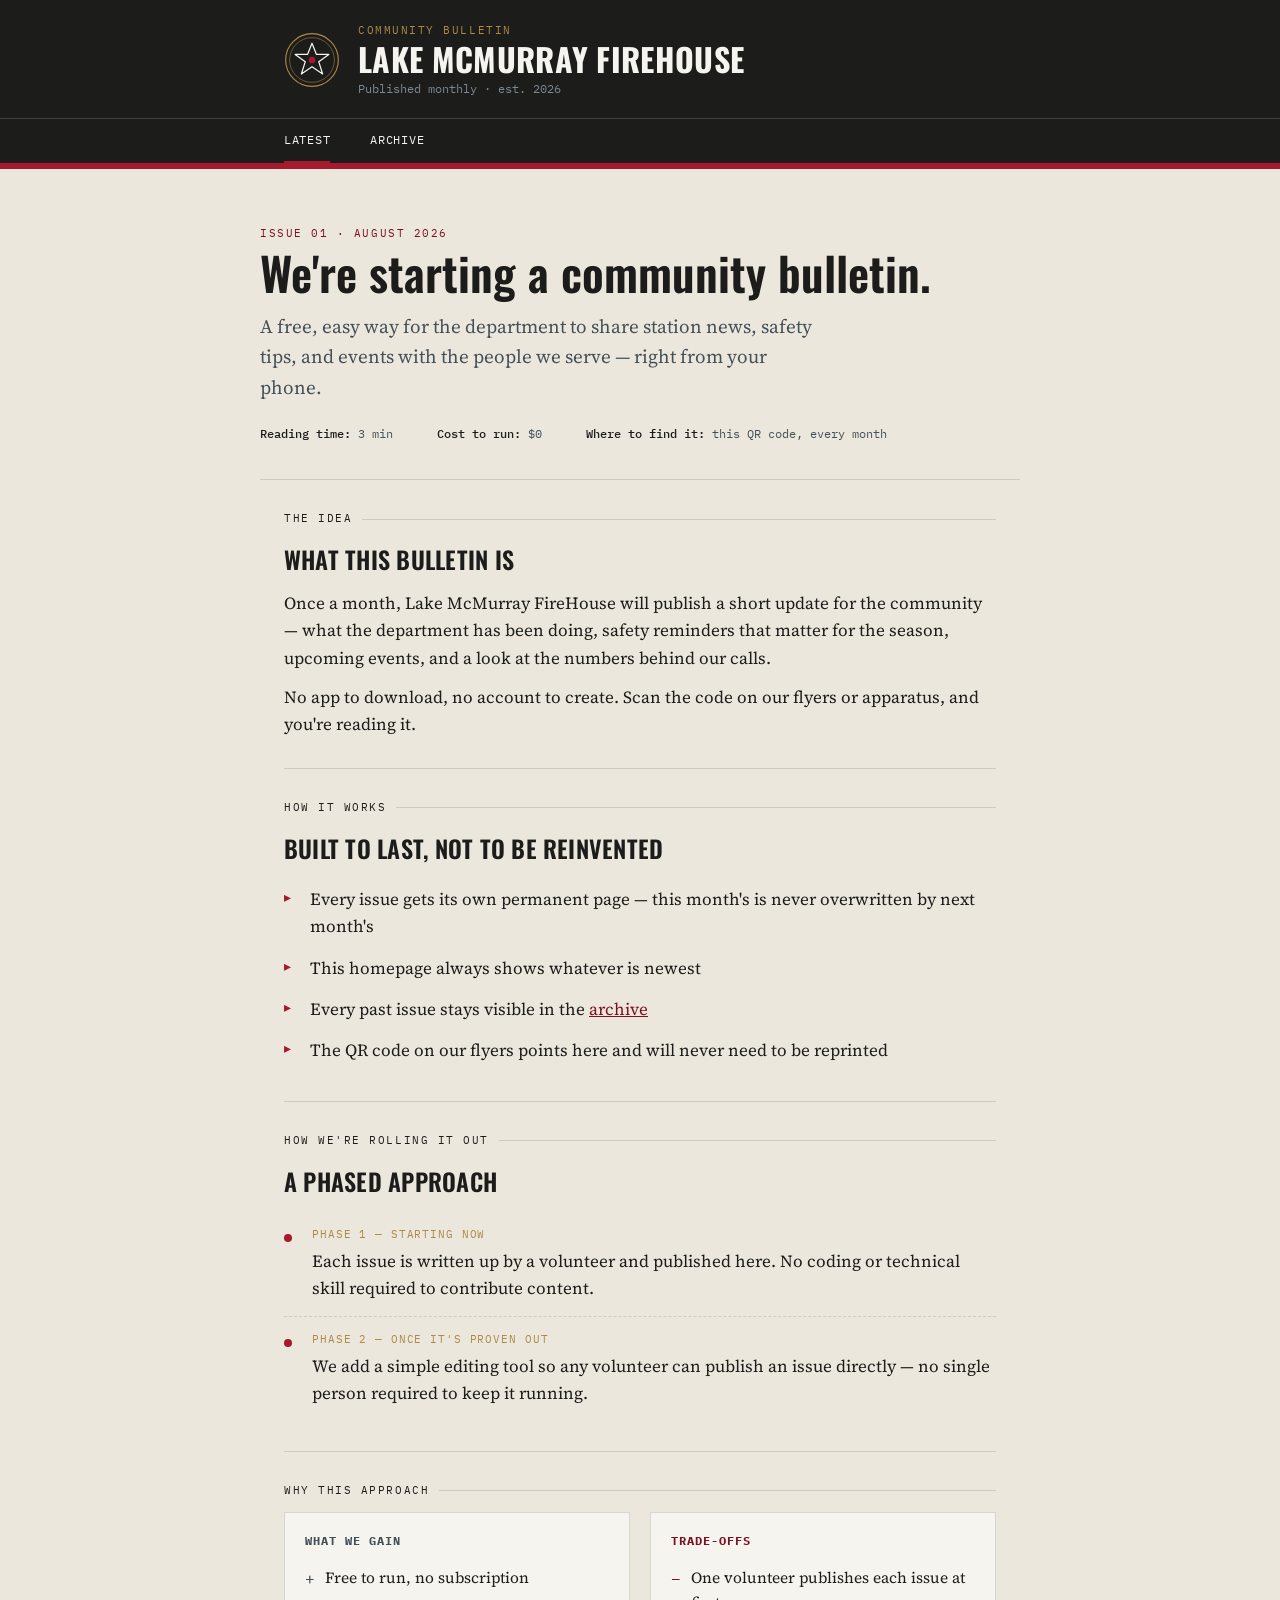
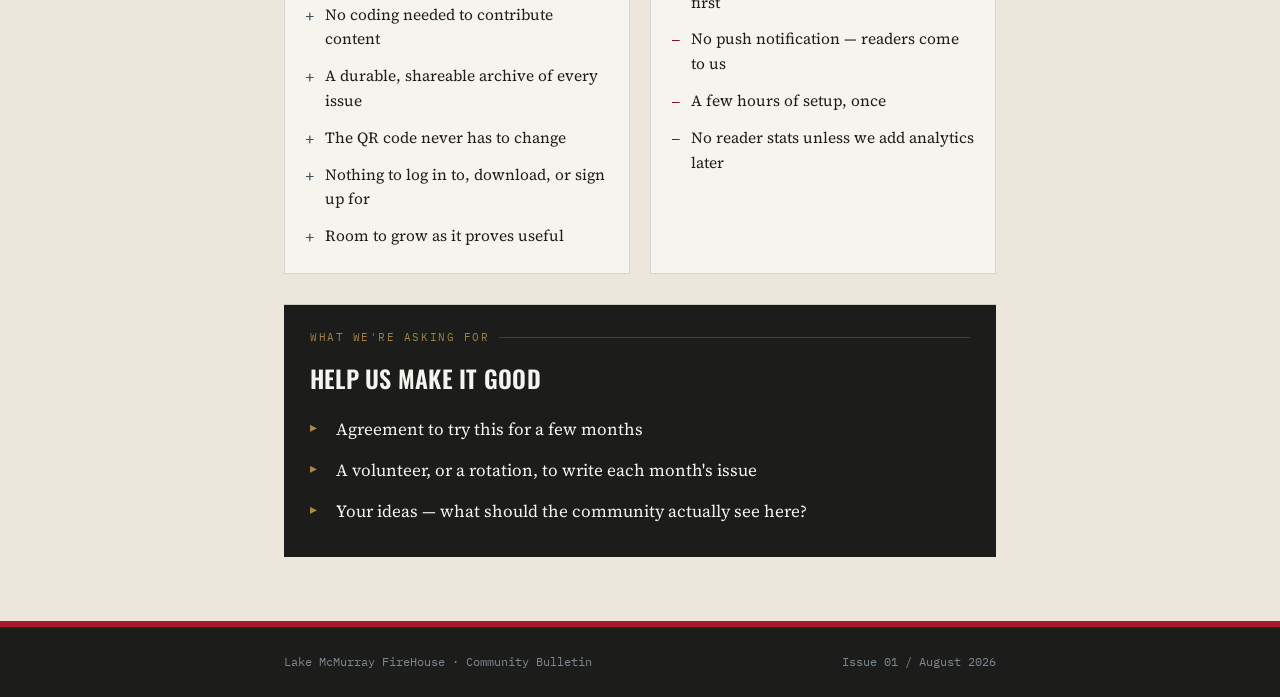
==== index.html @ 65a0b1b8 "Add files via upload New Letter ProtoType for FireHouse" ====
<!DOCTYPE html>
<html lang="en">
<head>
<meta charset="UTF-8">
<meta name="viewport" content="width=device-width, initial-scale=1.0">
<title>Station Bulletin — Lake McMurray FireHouse</title>
<meta name="description" content="The community newsletter for Lake McMurray FireHouse. Monthly news, safety tips, and events.">
<link rel="stylesheet" href="assets/style.css">
</head>
<body>

<header class="masthead">
  <div class="masthead-inner">
    <svg class="badge" viewBox="0 0 100 100" role="img" aria-label="Station Bulletin badge">
      <circle cx="50" cy="50" r="47" fill="none" stroke="#AD8A46" stroke-width="2"/>
      <circle cx="50" cy="50" r="40" fill="none" stroke="#AD8A46" stroke-width="1"/>
      <path d="M50 20 L58 40 L80 40 L62 53 L69 75 L50 62 L31 75 L38 53 L20 40 L42 40 Z"
            fill="none" stroke="#F6F4EE" stroke-width="2.2" stroke-linejoin="round"/>
      <circle cx="50" cy="50" r="6" fill="#A6192E"/>
    </svg>
    <div class="masthead-text">
      <p class="eyebrow">Community Bulletin</p>
      <h1 class="wordmark">Lake McMurray FireHouse</h1>
      <p class="masthead-sub">Published monthly &middot; est. 2026</p>
    </div>
  </div>
  <nav class="masthead-nav">
    <div class="wrap">
      <a href="index.html" aria-current="page">Latest</a>
      <a href="archive.html">Archive</a>
    </div>
  </nav>
</header>

<main>
  <div class="wrap hero">
    <p class="eyebrow">Issue 01 &middot; August 2026</p>
    <h1>We're starting a community bulletin.</h1>
    <p class="lede">A free, easy way for the department to share station news, safety tips, and events with the people we serve — right from your phone.</p>
    <div class="meta-strip">
      <span><b>Reading time:</b> 3 min</span>
      <span><b>Cost to run:</b> $0</span>
      <span><b>Where to find it:</b> this QR code, every month</span>
    </div>
  </div>

  <div class="wrap">

    <section class="section" id="ask">
      <p class="section-label">The idea</p>
      <h2>What this bulletin is</h2>
      <p>Once a month, Lake McMurray FireHouse will publish a short update for the community — what the department has been doing, safety reminders that matter for the season, upcoming events, and a look at the numbers behind our calls.</p>
      <p>No app to download, no account to create. Scan the code on our flyers or apparatus, and you're reading it.</p>
    </section>

    <section class="section" id="how">
      <p class="section-label">How it works</p>
      <h2>Built to last, not to be reinvented</h2>
      <ul class="checklist">
        <li>Every issue gets its own permanent page — this month's is never overwritten by next month's</li>
        <li>This homepage always shows whatever is newest</li>
        <li>Every past issue stays visible in the <a href="archive.html">archive</a></li>
        <li>The QR code on our flyers points here and will never need to be reprinted</li>
      </ul>
    </section>

    <section class="section" id="rollout">
      <p class="section-label">How we're rolling it out</p>
      <h2>A phased approach</h2>
      <ol class="phase-list">
        <li>
          <span class="phase-tag">Phase 1 — Starting now</span>
          Each issue is written up by a volunteer and published here. No coding or technical skill required to contribute content.
        </li>
        <li>
          <span class="phase-tag">Phase 2 — Once it's proven out</span>
          We add a simple editing tool so any volunteer can publish an issue directly — no single person required to keep it running.
        </li>
      </ol>
    </section>

    <section class="section" id="why">
      <p class="section-label">Why this approach</p>
      <div class="grid-2">
        <div class="card pros">
          <h3>What we gain</h3>
          <ul>
            <li>Free to run, no subscription</li>
            <li>No coding needed to contribute content</li>
            <li>A durable, shareable archive of every issue</li>
            <li>The QR code never has to change</li>
            <li>Nothing to log in to, download, or sign up for</li>
            <li>Room to grow as it proves useful</li>
          </ul>
        </div>
        <div class="card cons">
          <h3>Trade-offs</h3>
          <ul>
            <li>One volunteer publishes each issue at first</li>
            <li>No push notification — readers come to us</li>
            <li>A few hours of setup, once</li>
            <li>No reader stats unless we add analytics later</li>
          </ul>
        </div>
      </div>
    </section>

    <section class="section callout" id="ask-group">
      <p class="section-label">What we're asking for</p>
      <h2>Help us make it good</h2>
      <ul class="checklist">
        <li>Agreement to try this for a few months</li>
        <li>A volunteer, or a rotation, to write each month's issue</li>
        <li>Your ideas — what should the community actually see here?</li>
      </ul>
    </section>

  </div>
</main>

<footer>
  <div class="wrap">
    <span>Lake McMurray FireHouse &middot; Community Bulletin</span>
    <span>Issue 01 / August 2026</span>
  </div>
</footer>

</body>
</html>
---- assets/style.css ----
/* ============================================================
   STATION BULLETIN — design tokens
   Palette: engine red / charcoal ink / warm paper / brass / steel
   Type: Oswald (display, condensed/institutional) +
         Source Serif 4 (body, readable bulletin serif) +
         IBM Plex Mono (data/meta — dispatch-ticket numerals)
   ============================================================ */

@import url('https://fonts.googleapis.com/css2?family=Oswald:wght@400;500;600;700&family=Source+Serif+4:ital,opsz,wght@0,8..60,400;0,8..60,600;1,8..60,400&family=IBM+Plex+Mono:wght@400;500&display=swap');

:root {
  --engine-red: #A6192E;
  --engine-red-dark: #7D1122;
  --ink: #1C1C1A;
  --paper: #ECE7DC;
  --paper-light: #F6F4EE;
  --brass: #AD8A46;
  --steel: #445059;
  --steel-light: #7C8891;
  --line: rgba(28, 28, 26, 0.14);

  --display: 'Oswald', 'Arial Narrow', sans-serif;
  --body: 'Source Serif 4', Georgia, serif;
  --mono: 'IBM Plex Mono', 'Courier New', monospace;
}

* { box-sizing: border-box; }

html {
  scroll-behavior: smooth;
}

body {
  margin: 0;
  background: var(--paper);
  color: var(--ink);
  font-family: var(--body);
  font-size: 17px;
  line-height: 1.6;
  -webkit-font-smoothing: antialiased;
}

@media (prefers-reduced-motion: reduce) {
  html { scroll-behavior: auto; }
  * { animation-duration: 0.01ms !important; transition-duration: 0.01ms !important; }
}

a { color: var(--engine-red-dark); }
a:focus-visible, button:focus-visible {
  outline: 3px solid var(--brass);
  outline-offset: 2px;
}

.wrap {
  max-width: 760px;
  margin: 0 auto;
  padding: 0 24px;
}

/* ---------- Masthead ---------- */

.masthead {
  background: var(--ink);
  color: var(--paper-light);
  border-bottom: 6px solid var(--engine-red);
}

.masthead-inner {
  max-width: 760px;
  margin: 0 auto;
  padding: 22px 24px 20px;
  display: flex;
  align-items: center;
  gap: 18px;
}

.badge {
  flex: none;
  width: 56px;
  height: 56px;
}

.masthead-text {
  flex: 1;
  min-width: 0;
}

.eyebrow {
  font-family: var(--mono);
  font-size: 11px;
  letter-spacing: 0.14em;
  text-transform: uppercase;
  color: var(--brass);
  margin: 0 0 2px;
}

.wordmark {
  font-family: var(--display);
  font-weight: 700;
  font-size: clamp(24px, 5vw, 32px);
  letter-spacing: 0.01em;
  text-transform: uppercase;
  margin: 0;
  line-height: 1.05;
}

.masthead-sub {
  font-family: var(--mono);
  font-size: 12px;
  color: var(--steel-light);
  margin: 4px 0 0;
}

nav.masthead-nav {
  border-top: 1px solid rgba(246,244,238,0.16);
}

nav.masthead-nav .wrap {
  display: flex;
  gap: 20px;
  max-width: 760px;
}

nav.masthead-nav a {
  color: var(--paper-light);
  text-decoration: none;
  font-family: var(--mono);
  font-size: 12px;
  letter-spacing: 0.06em;
  text-transform: uppercase;
  padding: 11px 0;
  margin-right: 20px;
  border-bottom: 2px solid transparent;
}

nav.masthead-nav a:hover,
nav.masthead-nav a[aria-current="page"] {
  border-bottom-color: var(--engine-red);
}

/* ---------- Hero ---------- */

.hero {
  padding: 48px 0 36px;
  border-bottom: 1px solid var(--line);
}

.hero .eyebrow { color: var(--engine-red-dark); }

.hero h1 {
  font-family: var(--display);
  font-weight: 600;
  font-size: clamp(32px, 6vw, 46px);
  line-height: 1.06;
  margin: 6px 0 14px;
}

.hero .lede {
  font-size: 19px;
  color: var(--steel);
  max-width: 56ch;
  margin: 0;
}

.meta-strip {
  display: flex;
  flex-wrap: wrap;
  gap: 4px 22px;
  margin-top: 22px;
  font-family: var(--mono);
  font-size: 12px;
  color: var(--steel);
}

.meta-strip span {
  margin-right: 22px;
}

.meta-strip span b {
  color: var(--ink);
  font-weight: 500;
}

/* ---------- Content ---------- */

main { padding: 8px 0 64px; }

.section {
  padding: 30px 0;
  border-bottom: 1px solid var(--line);
}

.section:last-child { border-bottom: none; }

.section-label {
  font-family: var(--mono);
  font-size: 11px;
  letter-spacing: 0.14em;
  text-transform: uppercase;
  color: var(--engine-red-dark);
  display: flex;
  align-items: center;
  gap: 10px;
  margin: 0 0 12px;
}

.section-label::after {
  content: "";
  flex: 1;
  height: 1px;
  background: var(--line);
}

.section h2 {
  font-family: var(--display);
  font-weight: 600;
  font-size: 24px;
  text-transform: uppercase;
  letter-spacing: 0.01em;
  margin: 0 0 12px;
}

.section p { margin: 0 0 12px; color: var(--ink); }
.section p:last-child { margin-bottom: 0; }

ul.plain, .phase-list {
  margin: 0;
  padding: 0;
  list-style: none;
}

.phase-list li {
  position: relative;
  padding: 14px 0 14px 28px;
  border-top: 1px dashed var(--line);
}
.phase-list li:first-child { border-top: none; }

.phase-list .phase-tag {
  font-family: var(--mono);
  font-size: 11px;
  letter-spacing: 0.08em;
  text-transform: uppercase;
  color: var(--brass);
  display: block;
  margin-bottom: 4px;
}

.phase-list li::before {
  content: "";
  position: absolute;
  left: 0;
  top: 22px;
  width: 8px;
  height: 8px;
  background: var(--engine-red);
  border-radius: 50%;
}

ul.checklist {
  margin: 0;
  padding: 0;
  list-style: none;
}

ul.checklist li {
  padding: 7px 0 7px 26px;
  position: relative;
}

ul.checklist li::before {
  content: "▸";
  position: absolute;
  left: 0;
  color: var(--engine-red);
  font-size: 14px;
}

.grid-2 {
  display: flex;
  flex-wrap: wrap;
  gap: 20px;
}

.grid-2 > .card {
  flex: 1 1 260px;
}

.card {
  background: var(--paper-light);
  border: 1px solid var(--line);
  padding: 18px 20px;
}

.card h3 {
  font-family: var(--mono);
  font-size: 12px;
  letter-spacing: 0.08em;
  text-transform: uppercase;
  margin: 0 0 10px;
}

.card.pros h3 { color: var(--steel); }
.card.cons h3 { color: var(--engine-red-dark); }

.card ul { margin: 0; padding: 0; list-style: none; }
.card li {
  padding: 6px 0 6px 20px;
  position: relative;
  font-size: 15.5px;
}
.card.pros li::before { content: "+"; position: absolute; left: 0; color: var(--steel); font-family: var(--mono); }
.card.cons li::before { content: "–"; position: absolute; left: 0; color: var(--engine-red-dark); font-family: var(--mono); }

.callout {
  background: var(--ink);
  color: var(--paper-light);
  padding: 24px 26px;
}

.callout .section-label { color: var(--brass); }
.callout .section-label::after { background: rgba(246,244,238,0.18); }
.callout h2 { color: var(--paper-light); }
.callout p { color: var(--paper-light); opacity: 0.92; }
.callout ul.checklist li::before { color: var(--brass); }

/* ---------- Footer ---------- */

footer {
  background: var(--ink);
  color: var(--steel-light);
  padding: 26px 0;
  border-top: 6px solid var(--engine-red);
}

footer .wrap {
  display: flex;
  justify-content: space-between;
  align-items: center;
  flex-wrap: wrap;
  gap: 10px;
  font-family: var(--mono);
  font-size: 11.5px;
}

/* ---------- Archive list ---------- */

.archive-item {
  display: flex;
  justify-content: space-between;
  align-items: baseline;
  gap: 16px;
  padding: 18px 0;
  border-top: 1px solid var(--line);
  text-decoration: none;
  color: var(--ink);
}
.archive-item:first-of-type { border-top: none; }

.archive-item .a-title {
  font-family: var(--display);
  font-weight: 500;
  font-size: 19px;
  text-transform: uppercase;
}

.archive-item .a-date {
  font-family: var(--mono);
  font-size: 12px;
  color: var(--steel);
  flex: none;
}

.archive-item:hover .a-title { color: var(--engine-red-dark); }
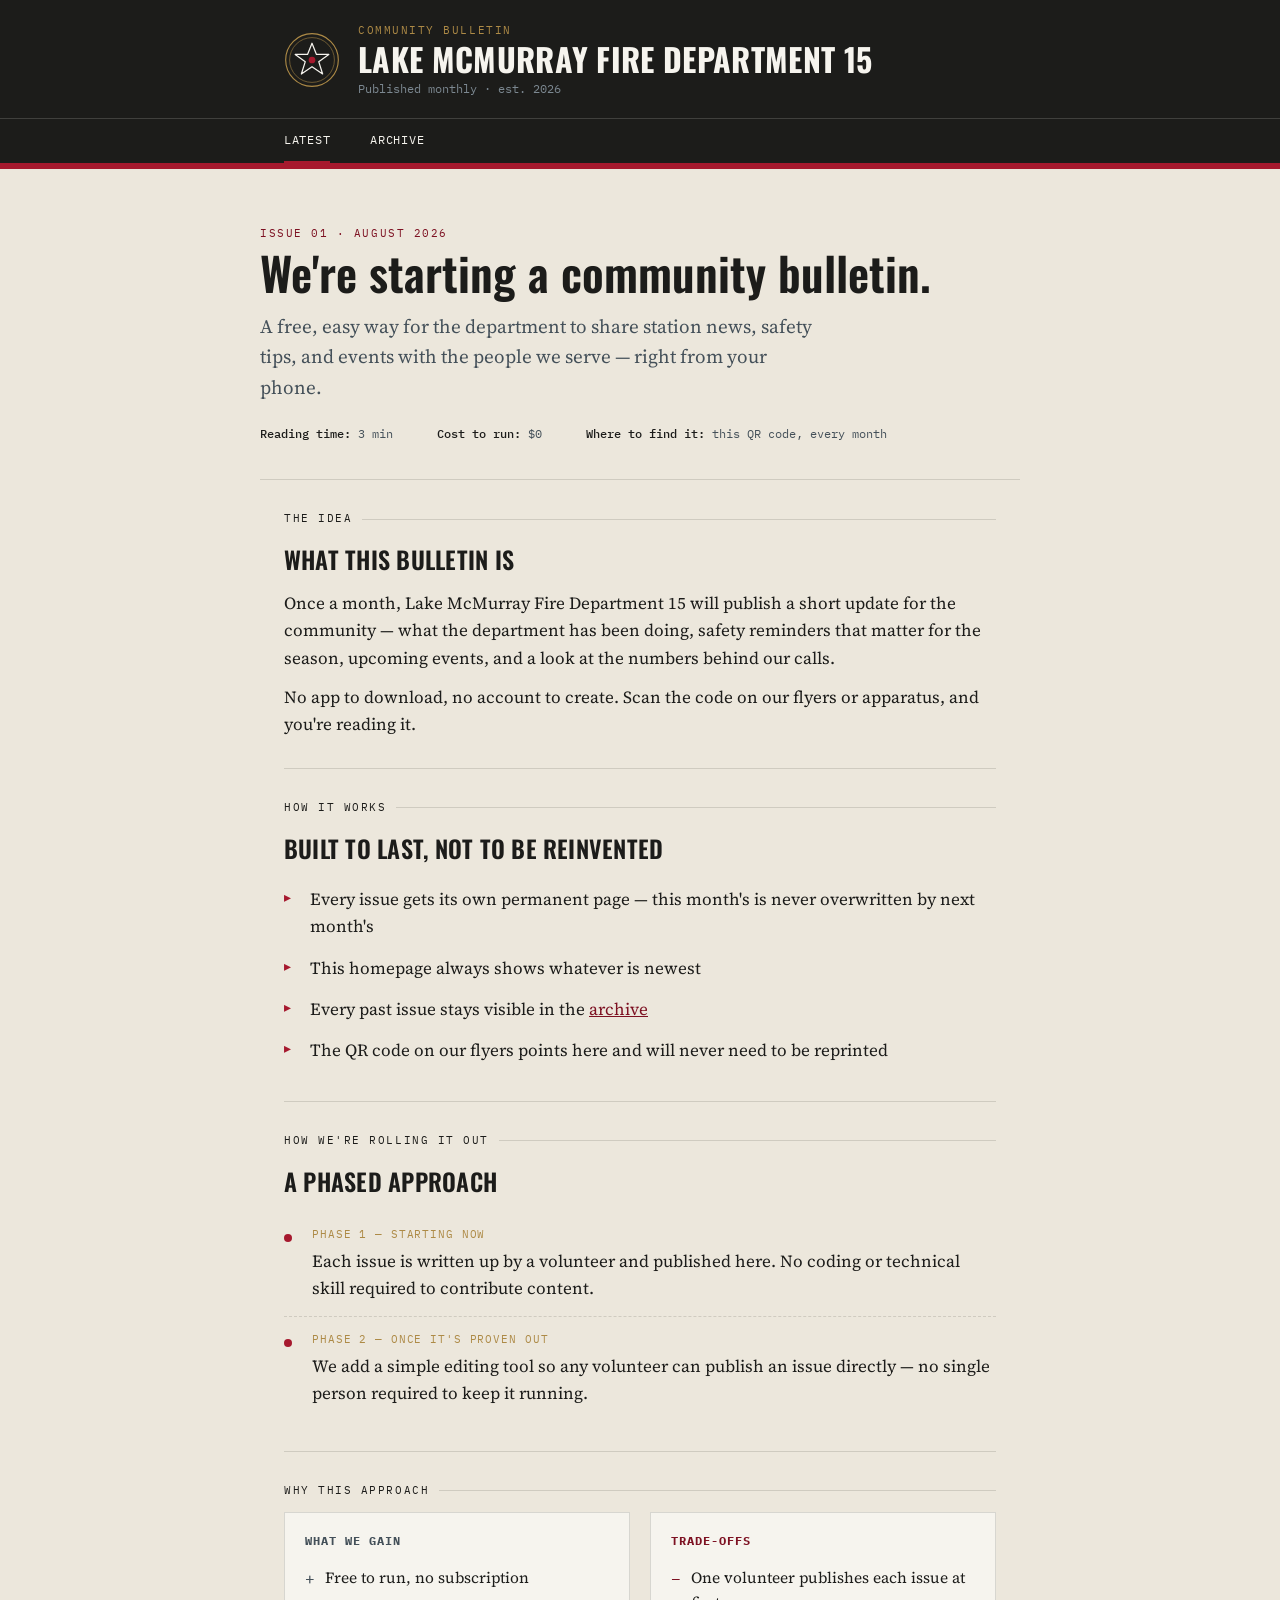
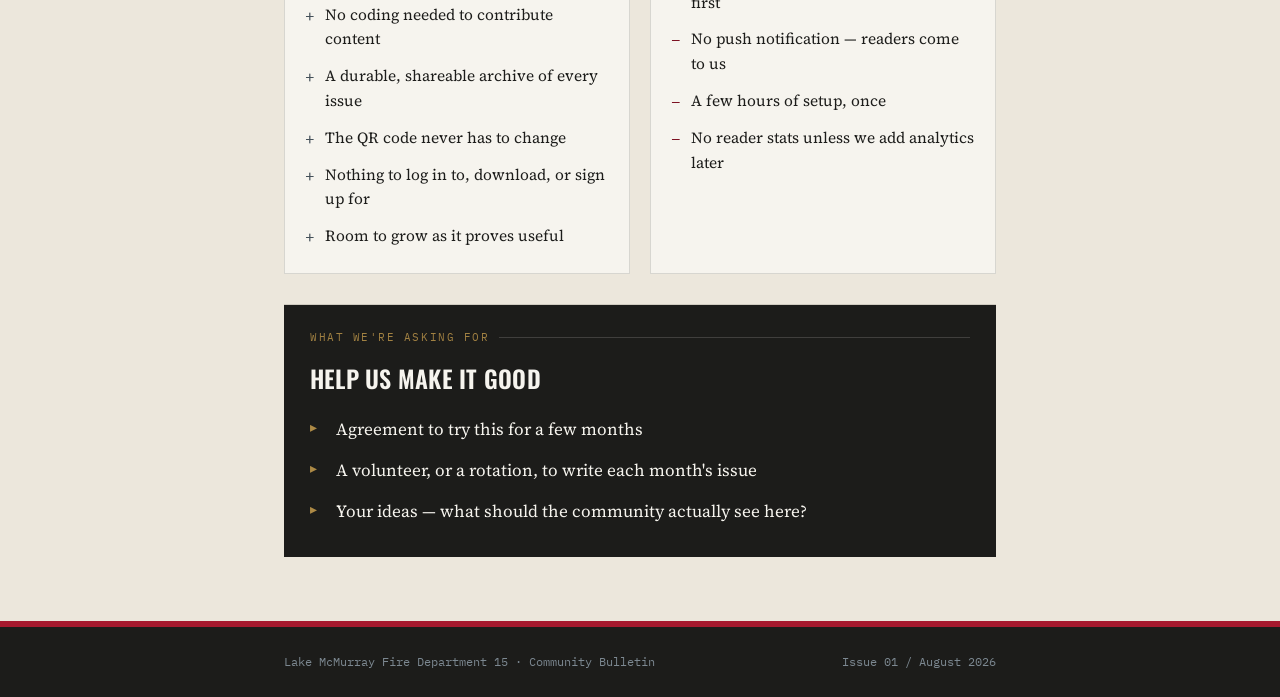
==== commit 08e22e2f: "Update index.html" ====
--- a/index.html
+++ b/index.html
@@ -3,7 +3,7 @@
 <head>
 <meta charset="UTF-8">
 <meta name="viewport" content="width=device-width, initial-scale=1.0">
-<title>Station Bulletin — Lake McMurray FireHouse</title>
+<title>Station Bulletin — Lake McMurray Fire Department 15</title>
 <meta name="description" content="The community newsletter for Lake McMurray FireHouse. Monthly news, safety tips, and events.">
 <link rel="stylesheet" href="assets/style.css">
 </head>
@@ -20,7 +20,7 @@
     </svg>
     <div class="masthead-text">
       <p class="eyebrow">Community Bulletin</p>
-      <h1 class="wordmark">Lake McMurray FireHouse</h1>
+      <h1 class="wordmark">Lake McMurray Fire Department 15</h1>
       <p class="masthead-sub">Published monthly &middot; est. 2026</p>
     </div>
   </div>
@@ -49,7 +49,7 @@
     <section class="section" id="ask">
       <p class="section-label">The idea</p>
       <h2>What this bulletin is</h2>
-      <p>Once a month, Lake McMurray FireHouse will publish a short update for the community — what the department has been doing, safety reminders that matter for the season, upcoming events, and a look at the numbers behind our calls.</p>
+      <p>Once a month, Lake McMurray Fire Department 15 will publish a short update for the community — what the department has been doing, safety reminders that matter for the season, upcoming events, and a look at the numbers behind our calls.</p>
       <p>No app to download, no account to create. Scan the code on our flyers or apparatus, and you're reading it.</p>
     </section>
 
@@ -120,7 +120,7 @@
 
 <footer>
   <div class="wrap">
-    <span>Lake McMurray FireHouse &middot; Community Bulletin</span>
+    <span>Lake McMurray Fire Department 15 &middot; Community Bulletin</span>
     <span>Issue 01 / August 2026</span>
   </div>
 </footer>
